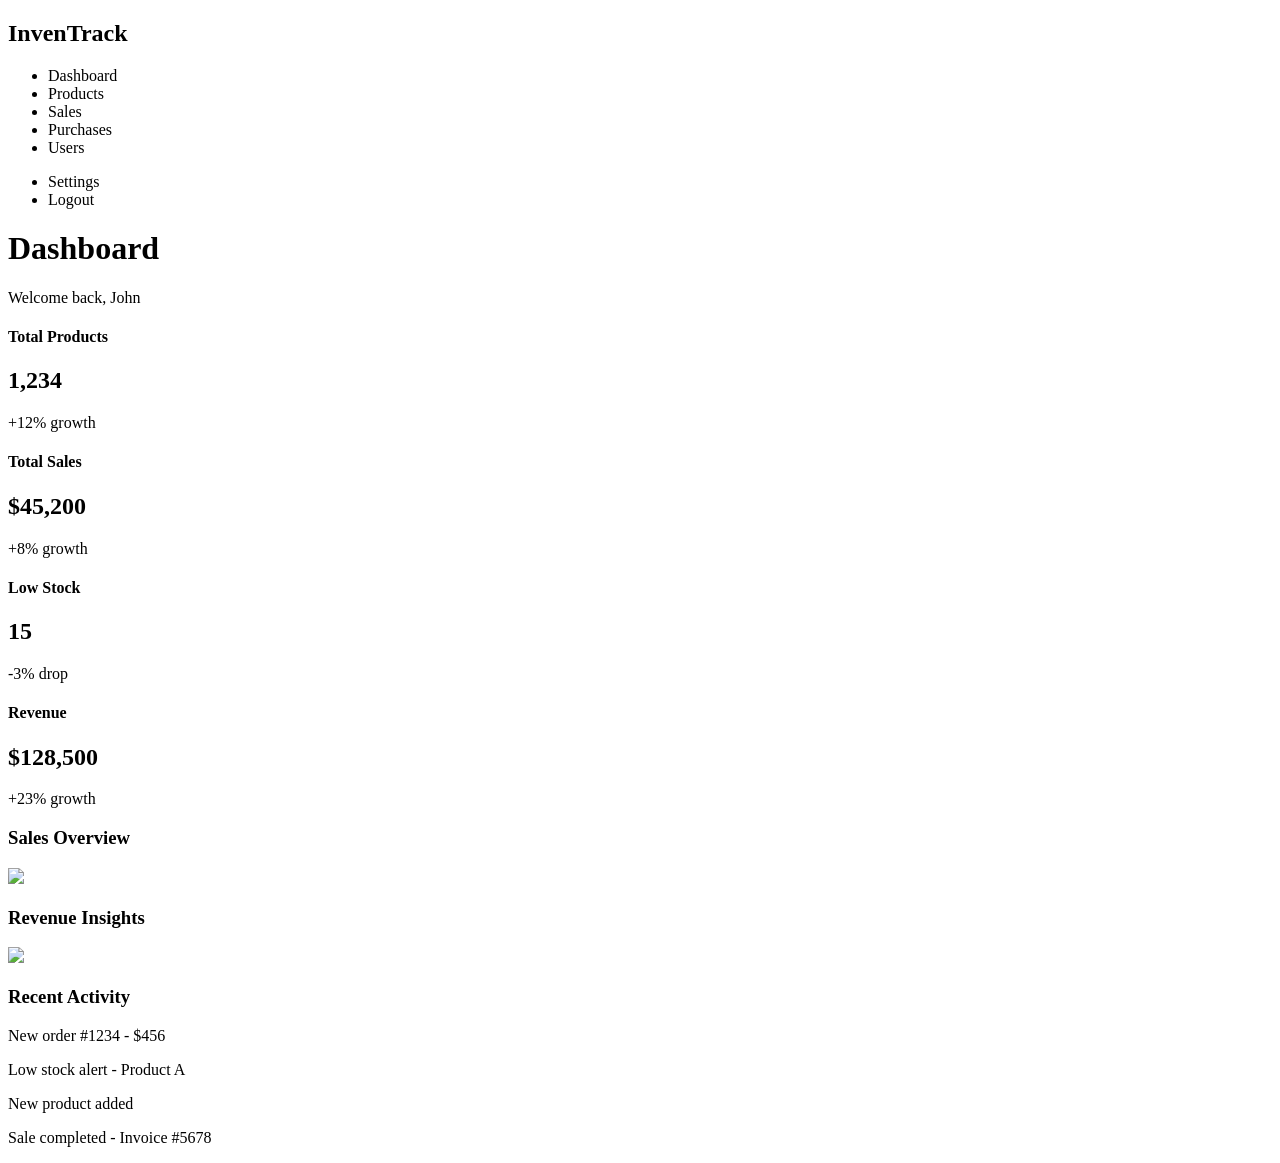
==== index.html @ b764b9d0 "[vartika].add the file" ====
<!DOCTYPE html>
<html lang="en">
<head>
<meta charset="UTF-8">
<meta name="viewport" content="width=device-width, initial-scale=1.0">
<title>Dashboard</title>

<link rel="stylesheet" href="./dashboard.css">
</head>
<body>

<div class="container">

<!-- Sidebar -->
<div class="sidebar">
    <h2>InvenTrack</h2>

    <ul>
        <li class="active">Dashboard</li>
        <li>Products</li>
        <li>Sales</li>
        <li>Purchases</li>
        <li>Users</li>
    </ul>

    <ul class="bottom-menu">
        <li>Settings</li>
        <li>Logout</li>
    </ul>
</div>

<!-- Main -->
<div class="main">

    <!-- Header -->
    <div class="header">
        <h1>Dashboard</h1>
    </div>

    <p>Welcome back, John </p>

    <!-- Cards -->
    <div class="cards">

        <div class="card">
            <h4>Total Products</h4>
            <h2>1,234</h2>
            <p class="green">+12% growth</p>
        </div>

        <div class="card">
            <h4>Total Sales</h4>
            <h2>$45,200</h2>
            <p class="green">+8% growth</p>
        </div>

        <div class="card">
            <h4>Low Stock</h4>
            <h2>15</h2>
            <p class="red">-3% drop</p>
        </div>

        <div class="card">
            <h4>Revenue</h4>
            <h2>$128,500</h2>
            <p class="green">+23% growth</p>
        </div>

    </div>

    <!-- Images Section -->
    <div class="images">

        <div class="img-box">
            <h3>Sales Overview</h3>
            <img src="https://images.unsplash.com/photo-1551288049-bebda4e38f71">
        </div>

        <div class="img-box">
            <h3>Revenue Insights</h3>
            <img src="https://images.unsplash.com/photo-1460925895917-afdab827c52f">
        </div>

    </div>

    <!-- Activity -->
    <div class="activity">
        <h3>Recent Activity</h3>

        <p> New order #1234 - $456</p>
        <p> Low stock alert - Product A</p>
        <p> New product added</p>
        <p> Sale completed - Invoice #5678</p>
    </div>

</div>

</div>
</body>
</html>
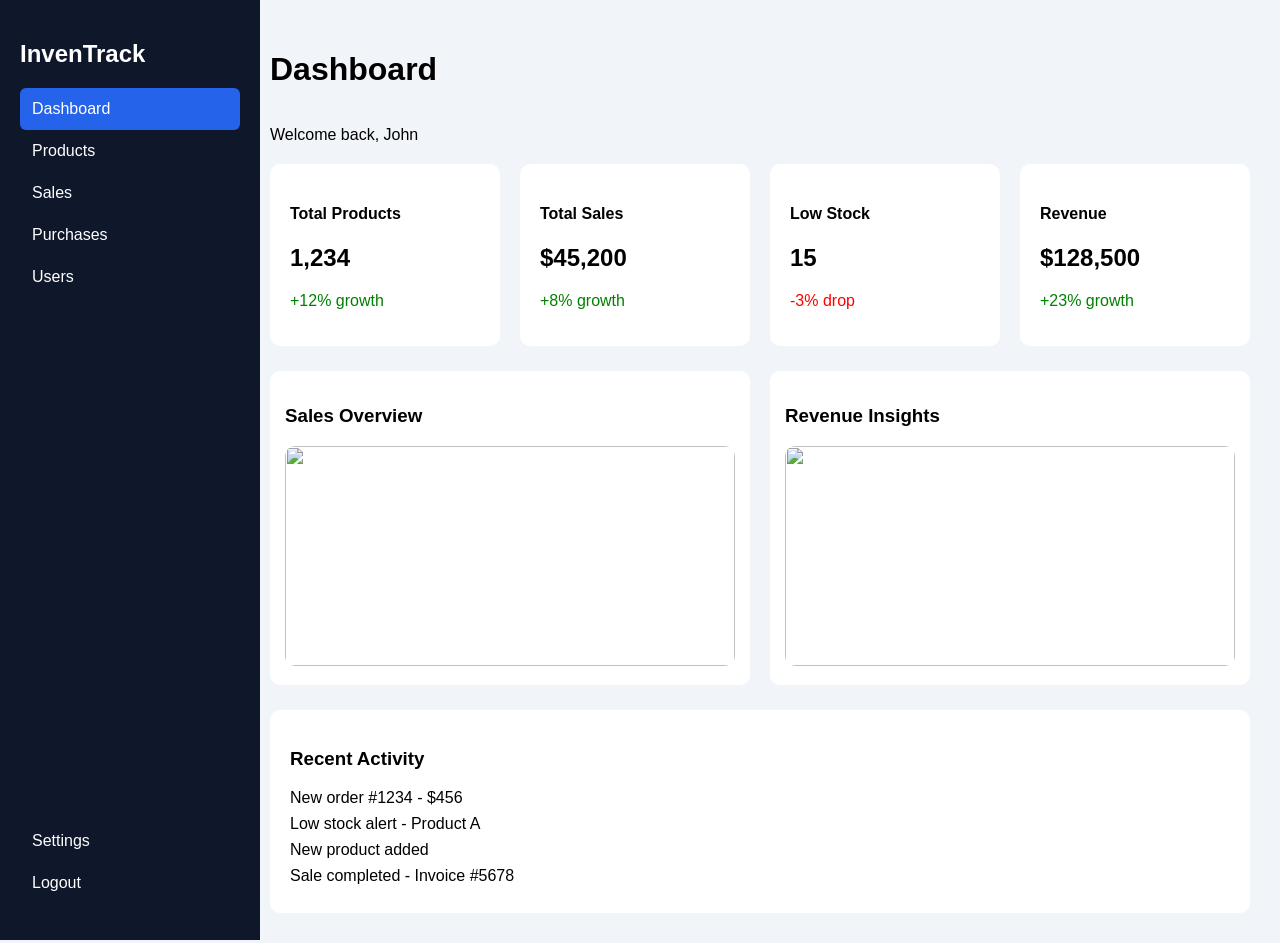
==== commit 91732ed7: "Fix" ====
--- a/index.html
+++ b/index.html
@@ -5,7 +5,7 @@
 <meta name="viewport" content="width=device-width, initial-scale=1.0">
 <title>Dashboard</title>
 
-<link rel="stylesheet" href="./dashboard.css">
+<link rel="stylesheet" href="./dashboard/dashboard.css">
 </head>
 <body>
 
@@ -17,15 +17,15 @@
 
     <ul>
         <li class="active">Dashboard</li>
-        <li>Products</li>
-        <li>Sales</li>
-        <li>Purchases</li>
-        <li>Users</li>
+        <li onclick="location.href='/product/product.html'">Products</li>
+        <li onclick="location.href='/sales/sales.html'">Sales</li>
+        <li onclick="location.href='/purchase/purchase.html'">Purchases</li>
+        <li onclick="location.href='/users/Users.html'">Users</li>
     </ul>
 
     <ul class="bottom-menu">
-        <li>Settings</li>
-        <li>Logout</li>
+        <li onclick="location.href='/setting/setting.html'">Settings</li>
+        <li onclick="location.href='/logging/logging.html'">Logout</li>
     </ul>
 </div>
 
--- a/dashboard/dashboard.css
+++ b/dashboard/dashboard.css
@@ -0,0 +1,108 @@
+body {
+    margin: 0;
+    font-family: Arial;
+    background: #f1f5f9;
+}
+
+/* Layout */
+.container {
+    display: flex;
+}
+
+/* Sidebar */
+.sidebar {
+    width: 220px;
+    background: #0f172a;
+    color: white;
+    height: 100vh;
+    padding: 20px;
+    position: fixed;
+}
+
+.sidebar ul {
+    list-style: none;
+    padding: 0;
+}
+
+.sidebar li {
+    padding: 12px;
+    cursor: pointer;
+    border-radius: 6px;
+}
+
+.sidebar li:hover {
+    background: #1e293b;
+}
+
+.sidebar .active {
+    background: #2563eb;
+}
+
+.bottom-menu {
+    position: absolute;
+    bottom: 20px;
+    width: 80%;
+}
+
+/* Main */
+.main {
+    margin-left: 240px;
+    flex: 1;
+    padding: 30px;
+}
+
+/* Header */
+.header {
+    display: flex;
+    justify-content: space-between;
+}
+
+/* Cards */
+.cards {
+    display: grid;
+    grid-template-columns: repeat(4, 1fr);
+    gap: 20px;
+    margin-top: 20px;
+}
+
+.card {
+    background: white;
+    padding: 20px;
+    border-radius: 10px;
+}
+
+.green { color: green; }
+.red { color: red; }
+
+/* Images */
+.images {
+    display: grid;
+    grid-template-columns: 1fr 1fr;
+    gap: 20px;
+    margin-top: 25px;
+}
+
+.img-box {
+    background: white;
+    padding: 15px;
+    border-radius: 10px;
+}
+
+.img-box img {
+    width: 100%;
+    height: 220px;
+    object-fit: cover;
+    border-radius: 10px;
+}
+
+/* Activity */
+.activity {
+    background: white;
+    padding: 20px;
+    border-radius: 10px;
+    margin-top: 25px;
+}
+
+.activity p {
+    margin: 8px 0;
+}
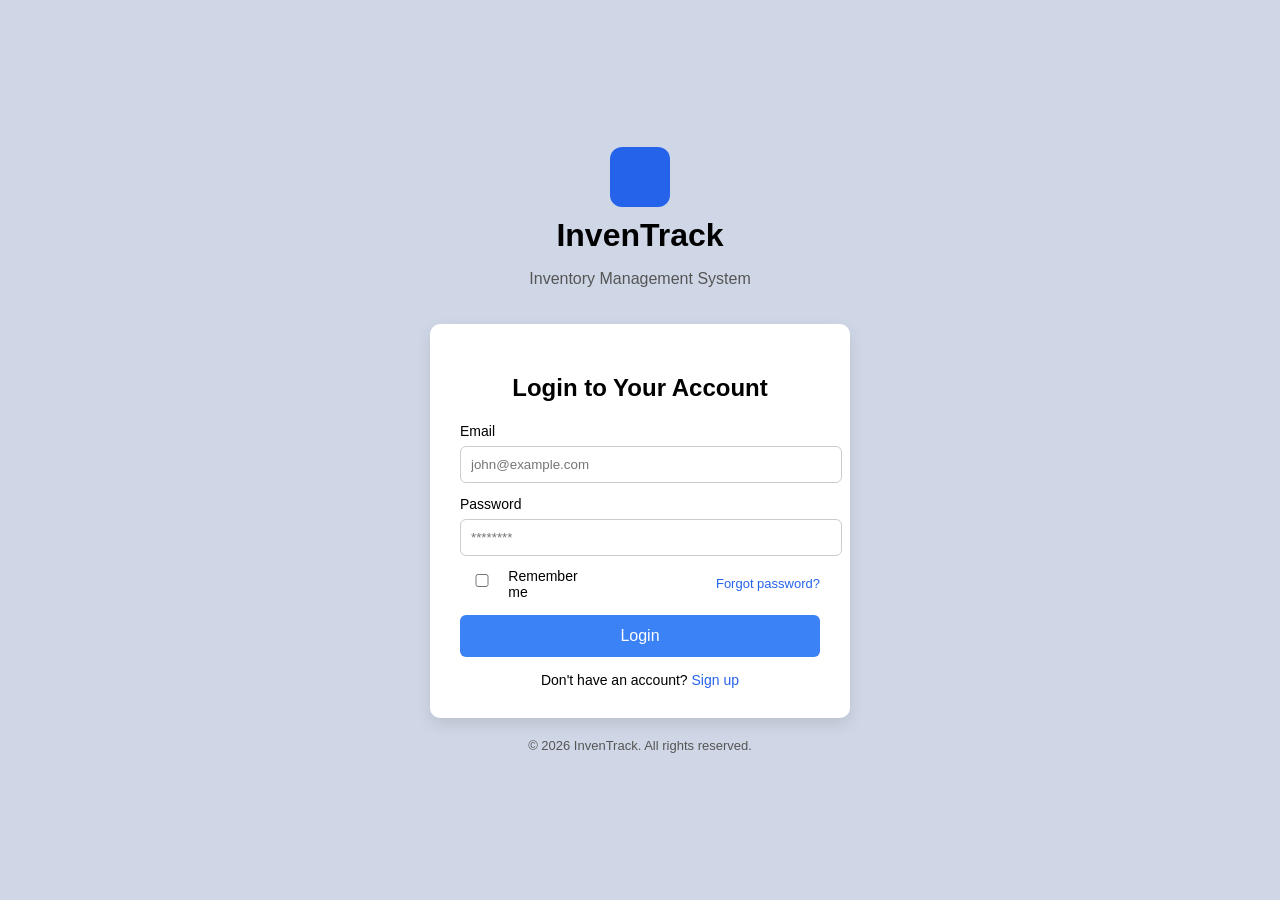
==== commit 030b7fb4: "[vartika].add the file" ====
--- a/index.html
+++ b/index.html
@@ -25,7 +25,7 @@
 
     <ul class="bottom-menu">
         <li onclick="location.href='/setting/setting.html'">Settings</li>
-        <li onclick="location.href='/logging/logging.html'">Logout</li>
+        <li onclick="logoutUser()">Logout</li>
     </ul>
 </div>
 
@@ -37,7 +37,7 @@
         <h1>Dashboard</h1>
     </div>
 
-    <p>Welcome back, John </p>
+    <p>Welcome back, <span id="welcomeName">User</span> </p>
 
     <!-- Cards -->
     <div class="cards">
@@ -96,5 +96,26 @@
 </div>
 
 </div>
+
+<script>
+// auth check
+if(!localStorage.getItem("token")){
+    location.href = "/logging/logging.html";
+}
+
+// show user name
+var uname = localStorage.getItem("userName");
+if(uname){
+    document.getElementById("welcomeName").textContent = uname;
+}
+
+function logoutUser(){
+    localStorage.removeItem("token");
+    localStorage.removeItem("userName");
+    localStorage.removeItem("userRole");
+    localStorage.removeItem("userEmail");
+    location.href = "/logging/logging.html";
+}
+</script>
 </body>
 </html>
